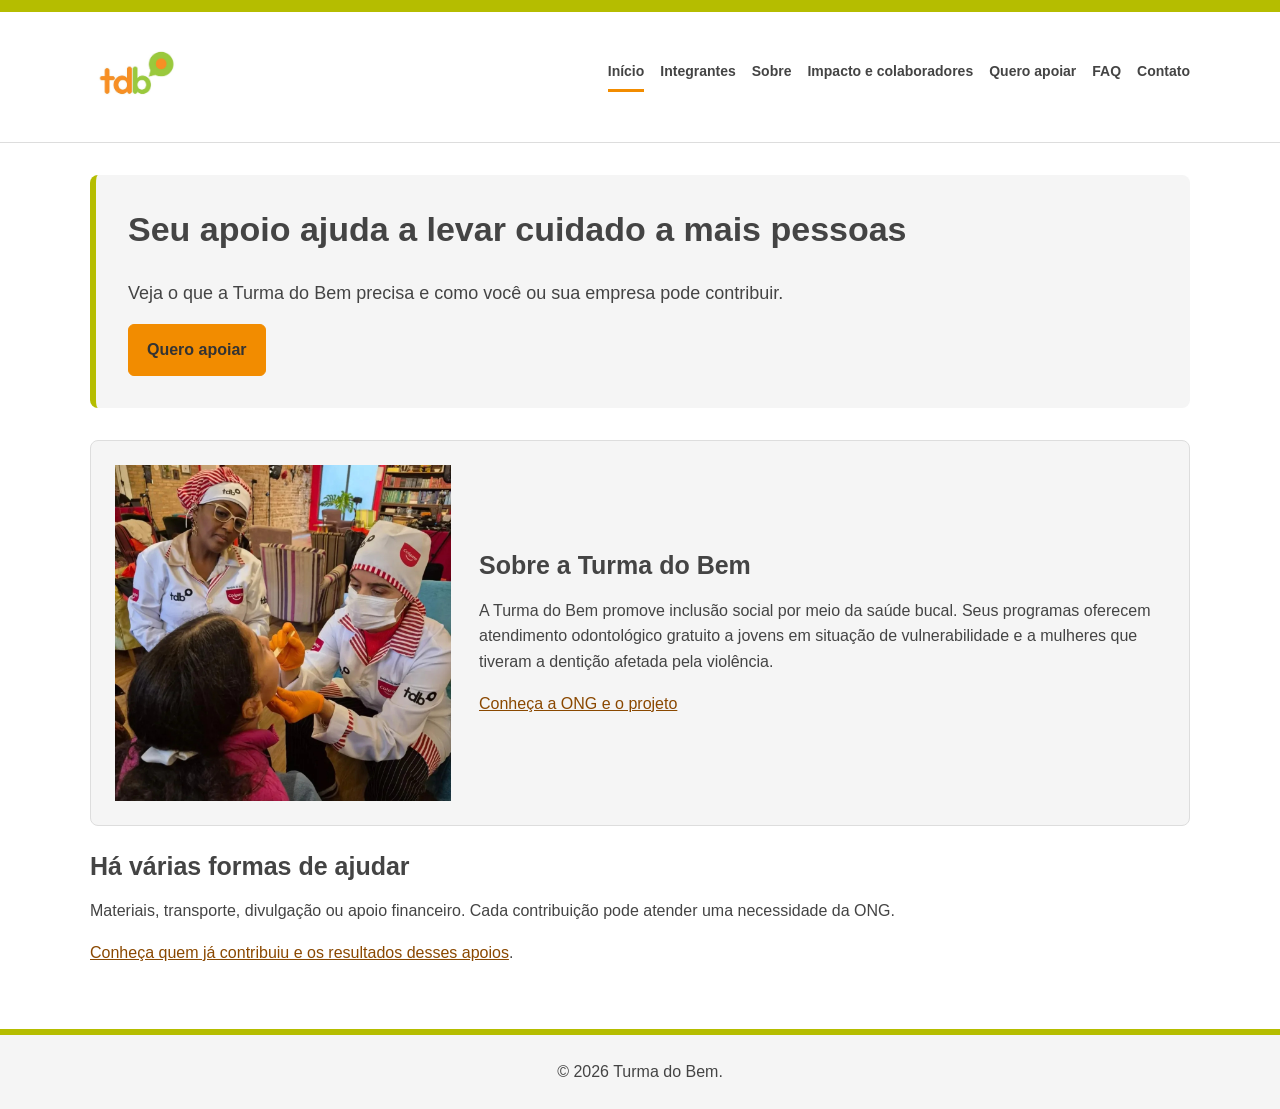
==== index.html @ 0d9910b2 "Páginas reencaminhadas com novo caminho Co-authored-by: Victor0Henrique <Victor0Henrique@users.norep" ====
<!doctype html>
<html lang="pt-br">

    <head>
        <meta charset="UTF-8">
        <meta name="viewport" content="width=device-width, initial-scale=1.0">
        <title>Início | Turma do Bem</title>
        <link rel="stylesheet" href="css/style.css">
    </head>

    <body>

        <header class="cabecalho">
            <div class="container cabecalho-conteudo">
                <a class="marca" href="index.html" aria-label="Turma do Bem - página inicial">
                    <img src="imagens/logo-tdb.jpg" alt="" class="marca-logo" width="60">
                </a>
                <nav aria-label="Navegação principal">
                    <ul class="menu">
                        <li><a href="index.html" aria-current="page">Início</a></li>
                        <li><a href="paginas/integrantes.html">Integrantes</a></li>
                        <li><a href="paginas/sobre.html">Sobre</a></li>
                        <li><a href="paginas/impacto.html">Impacto e colaboradores</a></li>
                        <li><a href="paginas/apoio.html">Quero apoiar</a></li>
                        <li><a href="paginas/faq.html">FAQ</a></li>
                        <li><a href="paginas/contato.html">Contato</a></li>
                    </ul>
                </nav>
            </div>
        </header>

        <main id="inicio">
            <section class="hero" aria-labelledby="titulo-principal">
                <h1 id="titulo-principal">Seu apoio ajuda a levar cuidado a mais pessoas</h1>
                <p class="hero-texto">Veja o que a Turma do Bem precisa e como você ou sua empresa pode contribuir.</p>
                <a class="botao" href="paginas/apoio.html">Quero apoiar</a>
            </section>

            <article class="cartao">
                <img src="imagens/tdb.jpg" alt="Atendimento odontológico da Turma do Bem" width="400">
                <div class="cartao-conteudo">
                    <h2>Sobre a Turma do Bem</h2>
                    <p>A Turma do Bem promove inclusão social por meio da saúde bucal. Seus programas oferecem atendimento odontológico gratuito a jovens em situação de vulnerabilidade e a mulheres que tiveram a dentição afetada pela violência.</p>
                    <a href="paginas/sobre.html">Conheça a ONG e o projeto</a>
                </div>
            </article>

            <section class="proposta-projeto" aria-labelledby="titulo-ajuda">
                <h2 id="titulo-ajuda">Há várias formas de ajudar</h2>
                <p>Materiais, transporte, divulgação ou apoio financeiro. Cada contribuição pode atender uma necessidade da ONG.</p>
                <p><a href="paginas/impacto.html">Conheça quem já contribuiu e os resultados desses apoios</a>.</p>
            </section>
        </main>

        <footer class="rodape">
            <div class="container">
                <p>&copy; 2026 Turma do Bem.</p>
            </div>
        </footer>

    </body>

</html>
---- css/style.css ----
/* Cores: verde #B5BD00, laranja #F28C00, branco e cinza. */
/* Base do site */
/* Inclui padding e borda na largura definida, facilitando o cálculo dos tamanhos. */
* {
    box-sizing: border-box;
}

/* Define a fonte, a cor e o espaçamento entre linhas de todo o site. */
body {
    margin: 0;
    font-family: Arial, sans-serif;
    font-size: 16px;
    line-height: 1.6;
    color: #444444;
    background-color: #FFFFFF;
}

/* Centraliza o conteúdo. A largura cresce até o limite de 1100px. */
.container,
main {
    width: 92%;
    max-width: 1100px;
    margin: 0 auto;
}

main {
    padding: 32px 0;
}

/* Padroniza os títulos; as regras abaixo definem tamanhos por nível. */
h1,
h2,
h3 {
    margin-top: 0;
    line-height: 1.3;
}

h1 {
    font-size: 34px;
}

h2 {
    font-size: 25px;
    margin-bottom: 16px;
}

h3 {
    font-size: 20px;
    margin-bottom: 12px;
}

p {
    margin: 0 0 16px;
}

a {
    color: #8A4800;
    text-decoration: underline;
}

a:hover {
    color: #444444;
}

/* Mostra um contorno quando links e campos recebem foco pelo teclado. */
a:focus,
button:focus,
input:focus,
select:focus,
textarea:focus {
    outline: 3px solid #444444;
    outline-offset: 3px;
}

/* Evita que imagens ultrapassem a caixa e mantém sua proporção. */
img {
    max-width: 100%;
    height: auto;
}

section {
    margin-bottom: 32px;
}

hr {
    border: 0;
    border-top: 1px solid #DDDDDD;
    margin: 28px 0;
}

/* Cabeçalho e menu compartilhados entre todas as páginas. */
.cabecalho {
    border-top: 12px solid #B5BD00;
    border-bottom: 1px solid #DDDDDD;
    padding: 20px 0;
}

/* Flexbox coloca logo e menu lado a lado e alinha os dois ao centro. */
.cabecalho-conteudo {
    display: flex;
    align-items: center;
    justify-content: space-between;
    gap: 24px;
}

/* Impede que o logo encolha para abrir espaço para o menu. */
.marca {
    display: block;
    flex-shrink: 0;
}

.marca-logo {
    display: block;
    width: 90px;
}

/* Organiza os links em linha. wrap permite uma nova linha se faltar espaço. */
.menu {
    display: flex;
    flex-wrap: wrap;
    gap: 10px 16px;
    list-style: none;
    padding: 0;
    margin: 0;
}

.menu a {
    display: inline-block;
    padding: 6px 0;
    color: #444444;
    font-weight: bold;
    text-decoration: none;
    border-bottom: 3px solid transparent;
}

/* Destaca o link sob o mouse e o link da página atual com uma linha laranja. */
.menu a:hover,
.menu a[aria-current="page"] {
    border-bottom-color: #F28C00;
}

/* Apresentação de cada página */
.hero,
.introducao-integrantes {
    padding: 28px;
    background-color: #F5F5F5;
    border-left: 6px solid #B5BD00;
    border-radius: 8px;
}

.hero .container {
    width: 100%;
}

.hero-texto {
    font-size: 18px;
}

/* Cards, histórias e perguntas frequentes */
.cartao,
.integrante,
.colaborador,
.necessidade,
.historia,
.oferta-demonstrativa,
.pergunta-frequente {
    padding: 24px;
    margin-bottom: 24px;
    border: 1px solid #DDDDDD;
    border-radius: 8px;
    background-color: #F5F5F5;
}

/* Coloca a imagem ao lado do texto. gap é o espaço entre os dois. */
.cartao {
    display: flex;
    align-items: center;
    gap: 28px;
}

.cartao > img {
    width: 32%;
}

/* O texto ocupa o espaço restante. min-width permite que ele encolha sem vazar. */
.cartao-conteudo {
    flex: 1;
    min-width: 0;
}

.cartao-conteudo img {
    display: block;
    width: 260px;
    margin: 16px 0;
}

/* Organiza os grupos de cards lado a lado com espaço de 20px. */
.cards-colaboradores,
.cards-necessidades {
    display: flex;
    gap: 20px;
}

/* Os cards dividem a largura disponível com flex: 1. */
.colaborador,
.necessidade {
    flex: 1;
    min-width: 0;
}

/* Cria fotos quadradas; object-fit recorta a imagem sem deformá-la. */
.integrante img {
    width: 120px;
    height: 120px;
    object-fit: cover;
    border-radius: 8px;
    margin-bottom: 12px;
}

.links-integrantes a {
    margin-right: 16px;
}

/* Botões e avisos */
/* Compartilha o visual entre links com classe botao e botões de formulário. */
.botao,
button {
    display: inline-block;
    padding: 12px 18px;
    border: 1px solid #F28C00;
    border-radius: 6px;
    color: #333333;
    background-color: #F28C00;
    font: inherit;
    font-weight: bold;
    text-decoration: none;
    cursor: pointer;
}

.botao:hover,
button:hover {
    color: #333333;
    background-color: #FFAE38;
}

/* Deixa cinza os botões que ainda não possuem envio ou consulta real. */
button:disabled {
    background-color: #E5E5E5;
    border-color: #CCCCCC;
    color: #555555;
    cursor: not-allowed;
}

.aviso-prototipo {
    padding: 20px;
    margin-bottom: 28px;
    border-left: 5px solid #F28C00;
    background-color: #FFF4E5;
}

.aviso-prototipo p {
    margin-bottom: 0;
}

.menu-apoio ul {
    display: flex;
    gap: 24px;
    padding: 0;
    margin-bottom: 28px;
    list-style: none;
}

/* Indicadores e etapas de acompanhamento */
.indicadores {
    padding: 24px;
    background-color: #F5F5F5;
    border-left: 5px solid #B5BD00;
}

dt {
    font-weight: bold;
}

dd {
    margin: 0 0 16px;
}

li {
    margin-bottom: 8px;
}

.etapas-oferta {
    padding-left: 24px;
}

/* Formulários */
form,
.formulario-consulta {
    padding: 24px;
    margin-bottom: 20px;
    background-color: #F5F5F5;
    border: 1px solid #DDDDDD;
    border-radius: 8px;
}

fieldset {
    min-width: 0;
    padding: 20px;
    margin: 0 0 24px;
    border: 1px solid #CCCCCC;
}

legend {
    padding: 0 8px;
    font-weight: bold;
}

.campo {
    margin-bottom: 20px;
}

label {
    display: block;
    margin-bottom: 6px;
    font-weight: bold;
}

/* Padroniza os campos. font: inherit usa a fonte definida no restante do site. */
input,
select,
textarea {
    width: 100%;
    padding: 10px;
    margin-bottom: 8px;
    border: 1px solid #999999;
    border-radius: 4px;
    background-color: #FFFFFF;
    color: #444444;
    font: inherit;
}

textarea {
    resize: vertical;
}

/* O checkbox usa seu tamanho natural, em vez de ocupar toda a linha. */
input[type="checkbox"] {
    width: auto;
    margin-right: 8px;
}

/* O sinal + seleciona o label logo após o checkbox, deixando o texto ao lado. */
input[type="checkbox"] + label {
    display: inline;
    font-weight: normal;
}

/* Alinha os botões com espaço entre eles e permite quebrar a linha. */
.botoes-formulario {
    display: flex;
    flex-wrap: wrap;
    gap: 12px;
}

/* Rodapé */
.rodape {
    padding: 24px 0;
    border-top: 6px solid #B5BD00;
    background-color: #F5F5F5;
    text-align: center;
}

.rodape p {
    margin: 0;
}

/* Ajustes para as duas faixas desktop da Sprint 1 */
/* Estas regras passam a valer em janelas com pelo menos 992px de largura. */
@media (min-width: 992px) {
    .menu {
        font-size: 14px;
    }

    .hero,
    .introducao-integrantes {
        padding: 32px;
    }
}

/* Em 1300px ou mais, amplia título, menu e espaçamentos para telas grandes. */
@media (min-width: 1300px) {
    main {
        padding: 40px 0;
    }

    .menu {
        font-size: 16px;
    }

    h1 {
        font-size: 38px;
    }

    .hero,
    .introducao-integrantes {
        padding: 40px;
    }
}

/* FAQ: details abre e fecha a resposta sem JavaScript. */
.pergunta-frequente summary {
    font-size: 20px;
    font-weight: bold;
    cursor: pointer;
}

/* A seta nativa indica se a pergunta está aberta ou fechada. */
.pergunta-frequente summary:hover {
    color: #8A4800;
}

.pergunta-frequente summary:focus {
    outline: 3px solid #444444;
    outline-offset: 3px;
}

.pergunta-frequente[open] summary {
    margin-bottom: 16px;
}

.pergunta-frequente p {
    margin-bottom: 0;
}
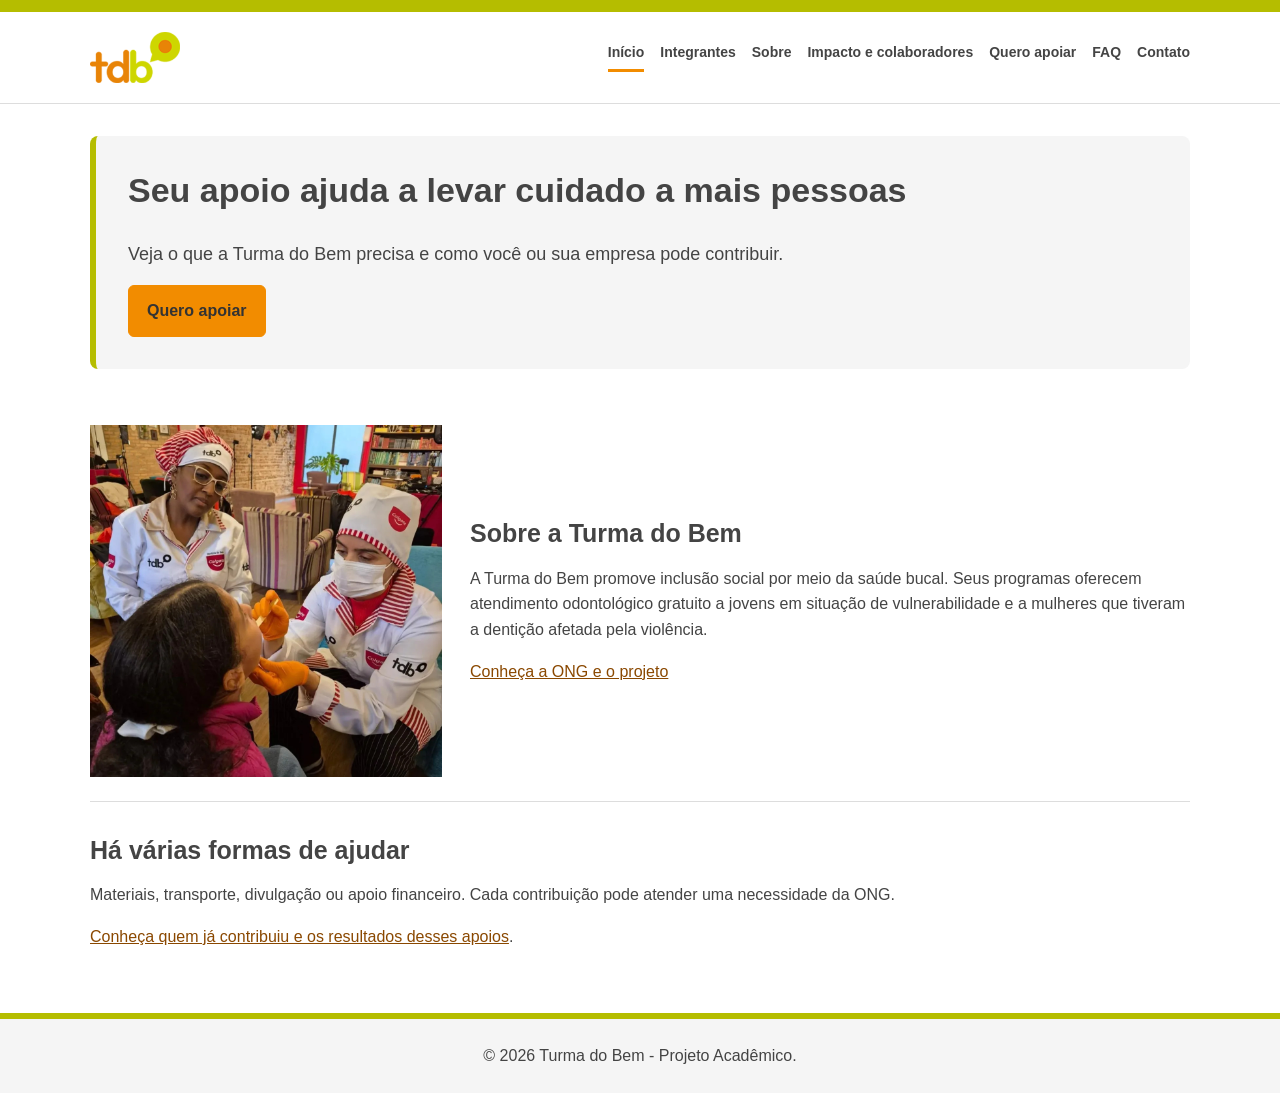
==== commit 047bc13e: "atualização da logo da tdb para uma versao transparente Co-authored-by: Victor0Henrique <Victor0Henr" ====
--- a/index.html
+++ b/index.html
@@ -13,7 +13,7 @@
         <header class="cabecalho">
             <div class="container cabecalho-conteudo">
                 <a class="marca" href="index.html" aria-label="Turma do Bem - página inicial">
-                    <img src="imagens/logo-tdb.jpg" alt="" class="marca-logo" width="60">
+                    <img src="imagens/logo-tdb.png" alt="" class="marca-logo" width="60">
                 </a>
                 <nav aria-label="Navegação principal">
                     <ul class="menu">
@@ -54,7 +54,7 @@
 
         <footer class="rodape">
             <div class="container">
-                <p>&copy; 2026 Turma do Bem.</p>
+                <p>&copy; 2026 Turma do Bem - Projeto Acadêmico.</p>
             </div>
         </footer>
 
--- a/css/style.css
+++ b/css/style.css
@@ -1,3 +1,5 @@
+/* Este arquivo CSS foi estruturado com AUXILIO de IA, pra deixar claro.*/
+
 /* Cores: verde #B5BD00, laranja #F28C00, branco e cinza. */
 /* Base do site */
 /* Inclui padding e borda na largura definida, facilitando o cálculo dos tamanhos. */
@@ -157,13 +159,7 @@
 }
 
 /* Cards, histórias e perguntas frequentes */
-.cartao,
-.integrante,
-.colaborador,
-.necessidade,
-.historia,
-.oferta-demonstrativa,
-.pergunta-frequente {
+.integrante {
     padding: 24px;
     margin-bottom: 24px;
     border: 1px solid #DDDDDD;
@@ -173,6 +169,9 @@
 
 /* Coloca a imagem ao lado do texto. gap é o espaço entre os dois. */
 .cartao {
+    padding: 24px 0;
+    margin-bottom: 32px;
+    border-bottom: 1px solid #DDDDDD;
     display: flex;
     align-items: center;
     gap: 28px;
@@ -206,19 +205,68 @@
 .necessidade {
     flex: 1;
     min-width: 0;
-}
-
-/* Cria fotos quadradas; object-fit recorta a imagem sem deformá-la. */
-.integrante img {
-    width: 120px;
-    height: 120px;
+    padding: 20px 0;
+    border-top: 3px solid #B5BD00;
+}
+
+.necessidade {
+    border-top-color: #F28C00;
+}
+
+/* Perguntas separadas por linhas, sem repetir o fundo dos cards. */
+.pergunta-frequente {
+    padding: 20px 0;
+    border-bottom: 1px solid #DDDDDD;
+}
+
+/* Foto à esquerda e informações à direita, alinhadas ao centro. */
+.integrante {
+    display: flex;
+    align-items: center;
+    gap: 32px;
+}
+
+/* Foto maior; object-fit evita deformar a imagem. */
+.integrante > img {
+    width: 220px;
+    height: 220px;
+    flex-shrink: 0;
     object-fit: cover;
     border-radius: 8px;
-    margin-bottom: 12px;
+    margin-bottom: 0;
+}
+
+.integrante-conteudo {
+    flex: 1;
+    min-width: 0;
+}
+
+/* Ícones locais dos perfis, com área de clique confortável. */
+.links-integrantes {
+    display: flex;
+    gap: 12px;
 }
 
 .links-integrantes a {
-    margin-right: 16px;
+    display: inline-flex;
+    align-items: center;
+    justify-content: center;
+    width: 44px;
+    height: 44px;
+    border: 1px solid #DDDDDD;
+    border-radius: 6px;
+    background-color: #FFFFFF;
+}
+
+.links-integrantes a:hover {
+    background-color: #FFF4E5;
+    border-color: #F28C00;
+}
+
+.icone-social {
+    display: block;
+    width: 28px;
+    height: 28px;
 }
 
 /* Botões e avisos */
@@ -271,10 +319,23 @@
 }
 
 /* Indicadores e etapas de acompanhamento */
+/* Resultados lado a lado; cada número ganha destaque. */
 .indicadores {
-    padding: 24px;
-    background-color: #F5F5F5;
-    border-left: 5px solid #B5BD00;
+    display: flex;
+    gap: 32px;
+    padding: 24px 0;
+    border-top: 1px solid #DDDDDD;
+    border-bottom: 1px solid #DDDDDD;
+}
+
+.indicadores > div {
+    flex: 1;
+}
+
+.indicadores dd {
+    margin: 8px 0 0;
+    font-size: 32px;
+    font-weight: bold;
 }
 
 dt {
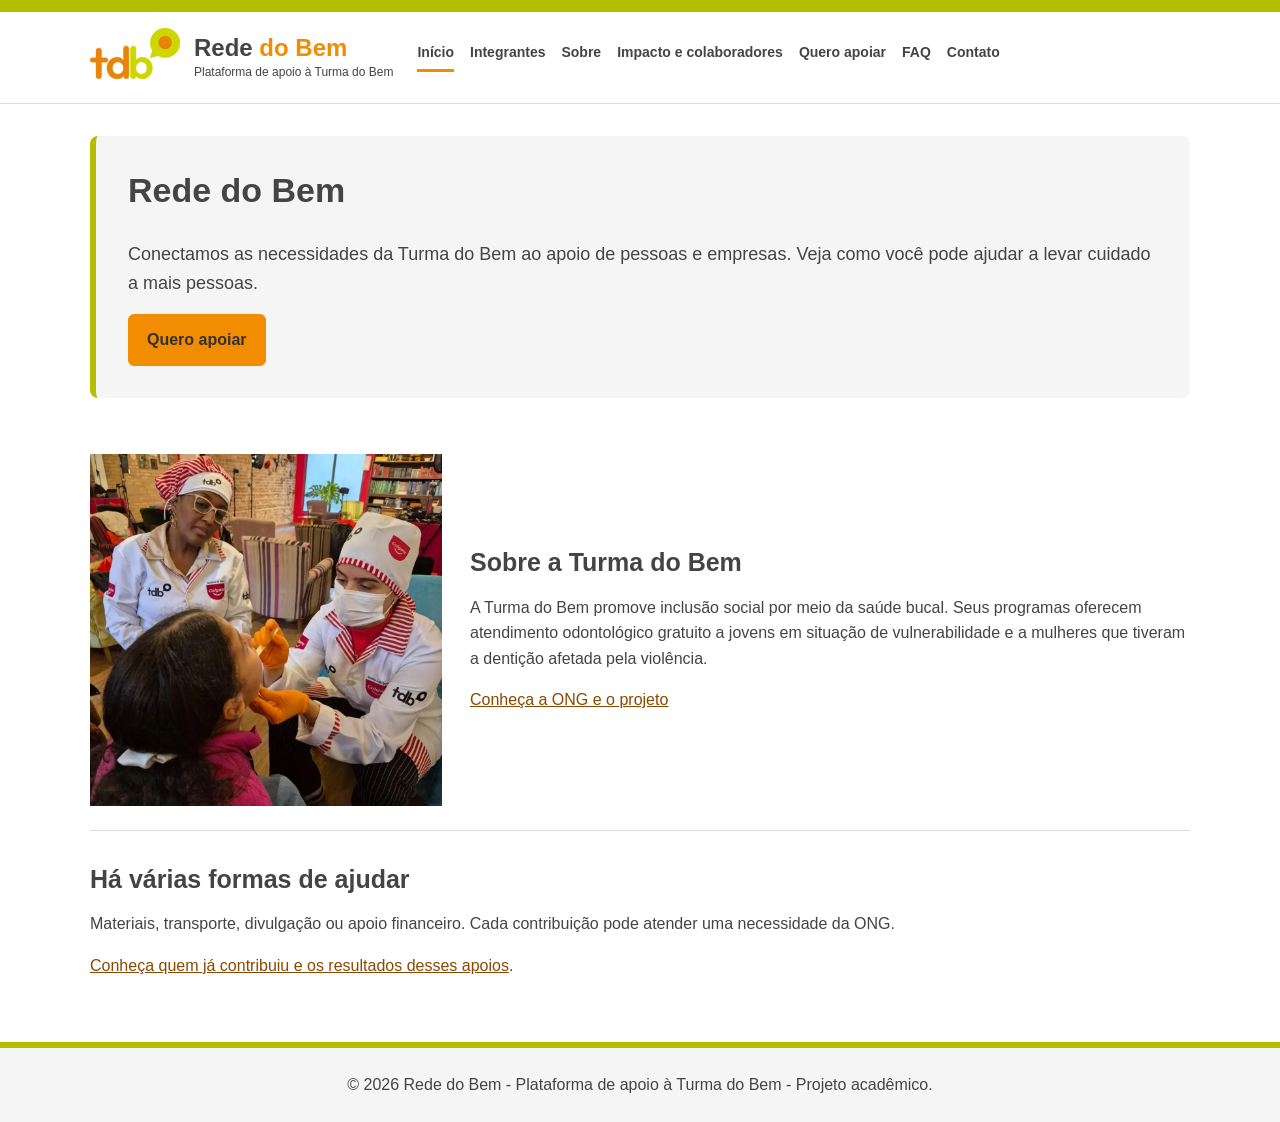
==== commit fd44bd9e: "feat: Atualização de todo o site com o novo nome Rede do Bem para o projeto Co-authored-by: Victor0H" ====
--- a/index.html
+++ b/index.html
@@ -4,7 +4,7 @@
     <head>
         <meta charset="UTF-8">
         <meta name="viewport" content="width=device-width, initial-scale=1.0">
-        <title>Início | Turma do Bem</title>
+        <title>Início | Rede do Bem</title>
         <link rel="stylesheet" href="css/style.css">
     </head>
 
@@ -12,8 +12,12 @@
 
         <header class="cabecalho">
             <div class="container cabecalho-conteudo">
-                <a class="marca" href="index.html" aria-label="Turma do Bem - página inicial">
-                    <img src="imagens/logo-tdb.png" alt="" class="marca-logo" width="60">
+                <a class="marca" href="index.html" aria-label="Rede do Bem - página inicial">
+                    <img src="assets/imagens/logo-tdb.png" alt="" class="marca-logo" width="60">
+                    <span class="marca-texto">
+                        <span class="marca-nome">Rede <span class="marca-destaque">do Bem</span></span>
+                        <span class="marca-subtitulo">Plataforma de apoio à Turma do Bem</span>
+                    </span>
                 </a>
                 <nav aria-label="Navegação principal">
                     <ul class="menu">
@@ -31,13 +35,13 @@
 
         <main id="inicio">
             <section class="hero" aria-labelledby="titulo-principal">
-                <h1 id="titulo-principal">Seu apoio ajuda a levar cuidado a mais pessoas</h1>
-                <p class="hero-texto">Veja o que a Turma do Bem precisa e como você ou sua empresa pode contribuir.</p>
+                <h1 id="titulo-principal">Rede do Bem</h1>
+                <p class="hero-texto">Conectamos as necessidades da Turma do Bem ao apoio de pessoas e empresas. Veja como você pode ajudar a levar cuidado a mais pessoas.</p>
                 <a class="botao" href="paginas/apoio.html">Quero apoiar</a>
             </section>
 
             <article class="cartao">
-                <img src="imagens/tdb.jpg" alt="Atendimento odontológico da Turma do Bem" width="400">
+                <img src="assets/imagens/tdb.jpg" alt="Atendimento odontológico da Turma do Bem" width="400">
                 <div class="cartao-conteudo">
                     <h2>Sobre a Turma do Bem</h2>
                     <p>A Turma do Bem promove inclusão social por meio da saúde bucal. Seus programas oferecem atendimento odontológico gratuito a jovens em situação de vulnerabilidade e a mulheres que tiveram a dentição afetada pela violência.</p>
@@ -54,7 +58,7 @@
 
         <footer class="rodape">
             <div class="container">
-                <p>&copy; 2026 Turma do Bem - Projeto Acadêmico.</p>
+                <p>&copy; 2026 Rede do Bem - Plataforma de apoio à Turma do Bem - Projeto acadêmico.</p>
             </div>
         </footer>
 
--- a/css/style.css
+++ b/css/style.css
@@ -1,6 +1,6 @@
-/* Este arquivo CSS foi estruturado com AUXILIO de IA, pra deixar claro.*/
-
-/* Cores: verde #B5BD00, laranja #F28C00, branco e cinza. */
+/* Este arquivo CSS foi estruturado com AUXILIO de IA, mas nós analisamos, aprendemos elementos e estrutura e alteramos conforme a nossa visão.*/
+
+/* Cores: verde #B5BD00, laranja #F28C00, branco e cinza. Foi baseado nas cores oficiais da Turma do Bem.*/
 /* Base do site */
 /* Inclui padding e borda na largura definida, facilitando o cálculo dos tamanhos. */
 * {
@@ -97,23 +97,60 @@
     padding: 20px 0;
 }
 
-/* Flexbox coloca logo e menu lado a lado e alinha os dois ao centro. */
+/* Flexbox alinha marca e menu e permite outra linha quando falta espaço. */
 .cabecalho-conteudo {
     display: flex;
     align-items: center;
     justify-content: space-between;
+    flex-wrap: wrap;
     gap: 24px;
 }
 
 /* Impede que o logo encolha para abrir espaço para o menu. */
 .marca {
-    display: block;
+    display: flex;
+    align-items: center;
+    gap: 14px;
     flex-shrink: 0;
-}
-
+    color: #444444;
+    text-decoration: none;
+}
+
+/* Nome da plataforma ao lado da logo da ONG. */
+.marca-texto {
+    display: block;
+}
+
+.marca-nome {
+    display: block;
+    font-size: 24px;
+    font-weight: bold;
+    line-height: 1.3;
+}
+
+.marca-destaque {
+    color: #F28C00;
+}
+
+.marca-subtitulo {
+    display: block;
+    font-size: 12px;
+    font-weight: normal;
+}
+
+/* O menu vai para a linha seguinte se não couber junto da marca. */
+.cabecalho nav {
+    flex: 1 1 700px;
+    min-width: 0;
+}
+
+/* Pequeno ajuste visual para centralizar a logo com o nome e o subtítulo. */
 .marca-logo {
     display: block;
     width: 90px;
+    flex-shrink: 0;
+    position: relative;
+    top: -4px;
 }
 
 /* Organiza os links em linha. wrap permite uma nova linha se faltar espaço. */
@@ -435,7 +472,7 @@
     margin: 0;
 }
 
-/* Ajustes para as duas faixas desktop da Sprint 1 */
+/* Ajustes para as duas faixas desktop */
 /* Estas regras passam a valer em janelas com pelo menos 992px de largura. */
 @media (min-width: 992px) {
     .menu {
@@ -468,7 +505,7 @@
     }
 }
 
-/* FAQ: details abre e fecha a resposta sem JavaScript. */
+/* FAQ: details abre e fecha a resposta */
 .pergunta-frequente summary {
     font-size: 20px;
     font-weight: bold;
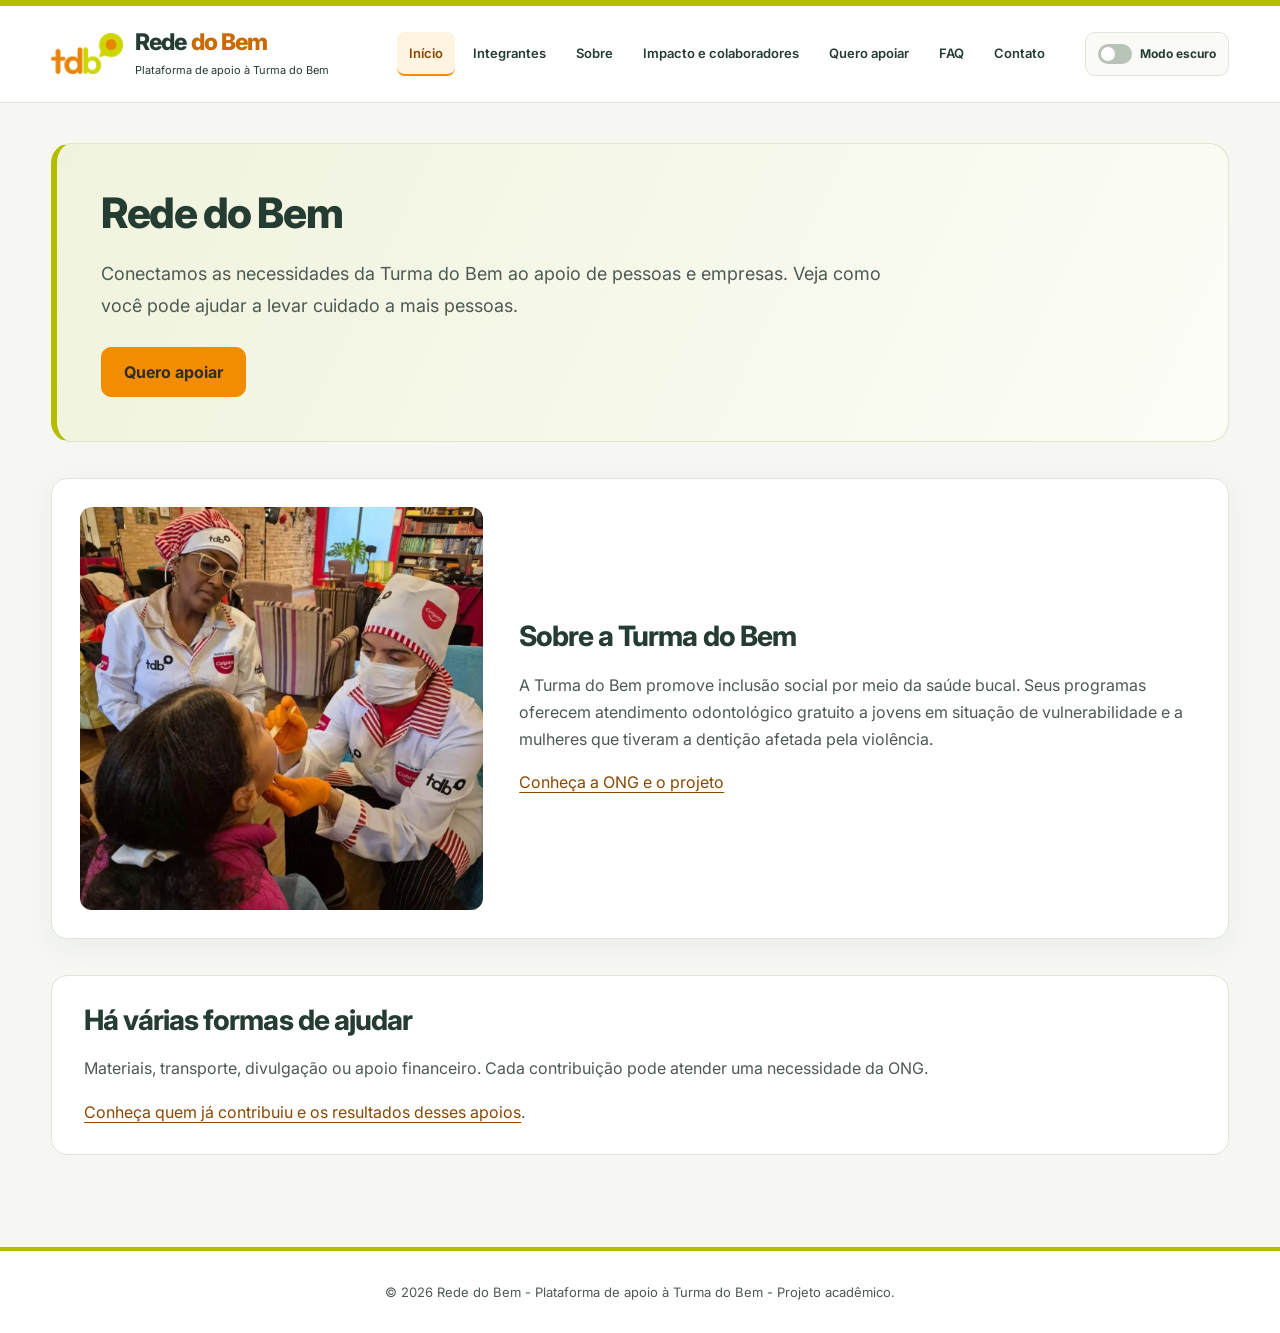
==== commit 142c172d: "feat: Dark mode, com switch pra alternar entre Light mode e Dark mode, usa data-set pra definir o te" ====
--- a/index.html
+++ b/index.html
@@ -5,7 +5,11 @@
         <meta charset="UTF-8">
         <meta name="viewport" content="width=device-width, initial-scale=1.0">
         <title>Início | Rede do Bem</title>
+        <script src="js/tema.js"></script>
         <link rel="stylesheet" href="css/style.css">
+
+        <script src="./js/script.js" defer></script>
+
     </head>
 
     <body>
@@ -19,7 +23,18 @@
                         <span class="marca-subtitulo">Plataforma de apoio à Turma do Bem</span>
                     </span>
                 </a>
-                <nav aria-label="Navegação principal">
+                <div class="acoes-cabecalho">
+                    <button class="menu-toggle" type="button"
+                        aria-controls="menu-principal" aria-expanded="false">
+                        <span aria-hidden="true">☰</span> Menu
+                    </button>
+                    <button class="tema-toggle" type="button" role="switch"
+                        aria-checked="false" aria-label="Modo escuro" hidden>
+                        <span class="tema-trilho" aria-hidden="true"></span>
+                        <span>Modo escuro</span>
+                    </button>
+                </div>
+                <nav id="menu-principal" aria-label="Navegação principal">
                     <ul class="menu">
                         <li><a href="index.html" aria-current="page">Início</a></li>
                         <li><a href="paginas/integrantes.html">Integrantes</a></li>
--- a/css/style.css
+++ b/css/style.css
@@ -1,190 +1,266 @@
-/* Este arquivo CSS foi estruturado com AUXILIO de IA, mas nós analisamos, aprendemos elementos e estrutura e alteramos conforme a nossa visão.*/
-
-/* Cores: verde #B5BD00, laranja #F28C00, branco e cinza. Foi baseado nas cores oficiais da Turma do Bem.*/
-/* Base do site */
-/* Inclui padding e borda na largura definida, facilitando o cálculo dos tamanhos. */
-* {
+/* Este arquivo CSS foi estruturado com AUXILIO de IA, mas nós analisamos, aprendemos elementos e estrutura e modificamos conforme a nossa visão.
+   Identidade: verde e laranja da Turma do Bem, com Inter local. */
+@font-face {
+    font-family: "Inter";
+    src: url("../fonts/inter.ttf") format("truetype");
+    font-weight: 100 900;
+    font-style: normal;
+    font-display: swap;
+}
+
+/* Base e cores compartilhadas */
+:root {
+    --verde: #B5BD00;
+    --laranja: #F28C00;
+    --titulo: #253C32;
+    --texto: #4D5952;
+    --borda: #DFE5DC;
+    --fundo: #F6F7F2;
+    color-scheme: light;
+    --superficie: #FFFFFF;
+    --superficie-suave: #FAFBF7;
+    --campo: #FDFEFC;
+    --hover-suave: #F4F6E8;
+    --laranja-suave: #FFF3E2;
+    --verde-suave: #F0F3DD;
+    --hero-final: #FCFDF7;
+    --borda-destaque: #DFE5C7;
+    --borda-campo: #B9C4B9;
+    --borda-forte: #A6AD6B;
+    --placeholder: #69756B;
+    --link: #8A4800;
+    --erro: #B42318;
+    --marca-acento: #C96900;
+    --verde-texto: #687329;
+    --foco: #677039;
+    --sombra: 0 8px 28px rgba(37, 60, 50, 0.05);
+}
+
+/* O atributo data-tema é alternado pelo JavaScript; os componentes usam estas cores. */
+:root[data-tema="escuro"] {
+    color-scheme: dark;
+    --titulo: #EDF3E9;
+    --texto: #C0CCC1;
+    --borda: #36443B;
+    --fundo: #141C18;
+    --superficie: #1E2922;
+    --superficie-suave: #243127;
+    --campo: #17221B;
+    --hover-suave: #32412E;
+    --laranja-suave: #3D3020;
+    --verde-suave: #2B3622;
+    --hero-final: #202C22;
+    --borda-destaque: #49552F;
+    --borda-campo: #617565;
+    --borda-forte: #899657;
+    --placeholder: #A2B2A4;
+    --link: #FFC179;
+    --erro: #FF9E94;
+    --marca-acento: #FFB459;
+    --verde-texto: #C4D17D;
+    --foco: #C4D17D;
+    --sombra: 0 8px 28px rgba(0, 0, 0, 0.12);
+}
+
+*,
+*::before,
+*::after {
+    margin: 0;
+    padding: 0;
     box-sizing: border-box;
 }
 
-/* Define a fonte, a cor e o espaçamento entre linhas de todo o site. */
 body {
-    margin: 0;
-    font-family: Arial, sans-serif;
+    font-family: "Inter", Arial, sans-serif;
     font-size: 16px;
-    line-height: 1.6;
-    color: #444444;
-    background-color: #FFFFFF;
-}
-
-/* Centraliza o conteúdo. A largura cresce até o limite de 1100px. */
+    line-height: 1.7;
+    color: var(--texto);
+    background-color: var(--fundo);
+}
+
 .container,
 main {
     width: 92%;
-    max-width: 1100px;
+    max-width: 1180px;
     margin: 0 auto;
 }
 
 main {
-    padding: 32px 0;
-}
-
-/* Padroniza os títulos; as regras abaixo definem tamanhos por nível. */
+    padding: 40px 0 56px;
+    overflow-wrap: anywhere;
+}
+
 h1,
 h2,
 h3 {
-    margin-top: 0;
-    line-height: 1.3;
+    color: var(--titulo);
+    line-height: 1.2;
+    letter-spacing: -0.035em;
 }
 
 h1 {
-    font-size: 34px;
+    font-size: 42px;
+    font-weight: 800;
+    margin-bottom: 20px;
 }
 
 h2 {
-    font-size: 25px;
+    font-size: 28px;
+    font-weight: 750;
+    margin-bottom: 18px;
+}
+
+h3 {
+    font-size: 21px;
+    margin-bottom: 12px;
+}
+
+p {
     margin-bottom: 16px;
 }
 
-h3 {
-    font-size: 20px;
-    margin-bottom: 12px;
-}
-
-p {
-    margin: 0 0 16px;
+ul,
+ol {
+    padding-left: 24px;
+    margin: 16px 0;
+}
+
+li {
+    margin-bottom: 8px;
 }
 
 a {
-    color: #8A4800;
-    text-decoration: underline;
+    color: var(--link);
+    text-decoration-thickness: 1px;
+    text-underline-offset: 4px;
 }
 
 a:hover {
-    color: #444444;
-}
-
-/* Mostra um contorno quando links e campos recebem foco pelo teclado. */
-a:focus,
-button:focus,
-input:focus,
-select:focus,
-textarea:focus {
-    outline: 3px solid #444444;
-    outline-offset: 3px;
-}
-
-/* Evita que imagens ultrapassem a caixa e mantém sua proporção. */
+    color: var(--titulo);
+}
+
+:focus-visible {
+    outline: 3px solid var(--link);
+    outline-offset: 4px;
+}
+
 img {
     max-width: 100%;
     height: auto;
 }
 
 section {
-    margin-bottom: 32px;
+    margin-bottom: 36px;
 }
 
 hr {
     border: 0;
-    border-top: 1px solid #DDDDDD;
-    margin: 28px 0;
-}
-
-/* Cabeçalho e menu compartilhados entre todas as páginas. */
+    border-top: 1px solid var(--borda);
+    margin: 32px 0;
+}
+
+/* Cabeçalho e navegação */
 .cabecalho {
-    border-top: 12px solid #B5BD00;
-    border-bottom: 1px solid #DDDDDD;
-    padding: 20px 0;
-}
-
-/* Flexbox alinha marca e menu e permite outra linha quando falta espaço. */
+    padding: 22px 0;
+    border-top: 6px solid var(--verde);
+    border-bottom: 1px solid var(--borda);
+    background-color: var(--superficie);
+}
+
 .cabecalho-conteudo {
     display: flex;
+    flex-wrap: wrap;
     align-items: center;
     justify-content: space-between;
+    gap: 22px 28px;
+}
+
+.marca {
+    display: flex;
+    align-items: center;
+    gap: 12px;
+    flex-shrink: 0;
+    color: var(--titulo);
+    text-decoration: none;
+}
+
+.marca-logo {
+    display: block;
+    width: 72px;
+    flex-shrink: 0;
+}
+
+.marca-texto {
+    display: block;
+    min-width: 0;
+}
+
+.marca-nome {
+    display: block;
+    font-size: 23px;
+    font-weight: 800;
+    line-height: 1.3;
+    letter-spacing: -0.04em;
+}
+
+.marca-destaque {
+    color: var(--marca-acento);
+}
+
+.marca-subtitulo {
+    display: block;
+    font-size: 11px;
+    margin-top: 3px;
+}
+
+.cabecalho nav {
+    flex: 1 1 640px;
+    min-width: 0;
+}
+
+.menu {
+    display: flex;
     flex-wrap: wrap;
-    gap: 24px;
-}
-
-/* Impede que o logo encolha para abrir espaço para o menu. */
-.marca {
-    display: flex;
-    align-items: center;
-    gap: 14px;
-    flex-shrink: 0;
-    color: #444444;
-    text-decoration: none;
-}
-
-/* Nome da plataforma ao lado da logo da ONG. */
-.marca-texto {
-    display: block;
-}
-
-.marca-nome {
-    display: block;
-    font-size: 24px;
-    font-weight: bold;
-    line-height: 1.3;
-}
-
-.marca-destaque {
-    color: #F28C00;
-}
-
-.marca-subtitulo {
-    display: block;
-    font-size: 12px;
-    font-weight: normal;
-}
-
-/* O menu vai para a linha seguinte se não couber junto da marca. */
-.cabecalho nav {
-    flex: 1 1 700px;
-    min-width: 0;
-}
-
-/* Pequeno ajuste visual para centralizar a logo com o nome e o subtítulo. */
-.marca-logo {
-    display: block;
-    width: 90px;
-    flex-shrink: 0;
-    position: relative;
-    top: -4px;
-}
-
-/* Organiza os links em linha. wrap permite uma nova linha se faltar espaço. */
-.menu {
-    display: flex;
-    flex-wrap: wrap;
-    gap: 10px 16px;
+    justify-content: flex-end;
+    gap: 6px;
     list-style: none;
     padding: 0;
     margin: 0;
+    font-size: 13px;
+}
+
+.menu li {
+    margin: 0;
 }
 
 .menu a {
-    display: inline-block;
-    padding: 6px 0;
-    color: #444444;
-    font-weight: bold;
+    display: block;
+    padding: 10px 12px;
+    border-radius: 8px;
+    color: var(--titulo);
+    font-weight: 600;
     text-decoration: none;
-    border-bottom: 3px solid transparent;
-}
-
-/* Destaca o link sob o mouse e o link da página atual com uma linha laranja. */
-.menu a:hover,
+    border-bottom: 2px solid transparent;
+}
+
+.menu a:hover {
+    background-color: var(--hover-suave);
+}
+
 .menu a[aria-current="page"] {
-    border-bottom-color: #F28C00;
-}
-
-/* Apresentação de cada página */
+    border-bottom-color: var(--laranja);
+    background-color: var(--laranja-suave);
+    color: var(--link);
+}
+
+/* Apresentação: destaque suave em verde, sem mudar a identidade */
 .hero,
 .introducao-integrantes {
-    padding: 28px;
-    background-color: #F5F5F5;
-    border-left: 6px solid #B5BD00;
-    border-radius: 8px;
+    padding: 44px;
+    border: 1px solid var(--borda-destaque);
+    border-left: 6px solid var(--verde);
+    border-radius: 20px;
+    background: linear-gradient(115deg, var(--verde-suave), var(--hero-final));
 }
 
 .hero .container {
@@ -192,96 +268,131 @@
 }
 
 .hero-texto {
+    max-width: 780px;
     font-size: 18px;
-}
-
-/* Cards, histórias e perguntas frequentes */
-.integrante {
-    padding: 24px;
+    line-height: 1.8;
     margin-bottom: 24px;
-    border: 1px solid #DDDDDD;
-    border-radius: 8px;
-    background-color: #F5F5F5;
-}
-
-/* Coloca a imagem ao lado do texto. gap é o espaço entre os dois. */
-.cartao {
-    padding: 24px 0;
-    margin-bottom: 32px;
-    border-bottom: 1px solid #DDDDDD;
-    display: flex;
-    align-items: center;
-    gap: 28px;
-}
-
-.cartao > img {
-    width: 32%;
-}
-
-/* O texto ocupa o espaço restante. min-width permite que ele encolha sem vazar. */
-.cartao-conteudo {
-    flex: 1;
-    min-width: 0;
-}
-
-.cartao-conteudo img {
-    display: block;
-    width: 260px;
-    margin: 16px 0;
-}
-
-/* Organiza os grupos de cards lado a lado com espaço de 20px. */
-.cards-colaboradores,
-.cards-necessidades {
-    display: flex;
-    gap: 20px;
-}
-
-/* Os cards dividem a largura disponível com flex: 1. */
+}
+
+.hero p:last-child,
+.introducao-integrantes p:last-child {
+    margin-bottom: 0;
+}
+
+/* Cartões e seções de conteúdo */
+.cartao,
+.integrante,
 .colaborador,
 .necessidade {
-    flex: 1;
-    min-width: 0;
-    padding: 20px 0;
-    border-top: 3px solid #B5BD00;
-}
-
-.necessidade {
-    border-top-color: #F28C00;
-}
-
-/* Perguntas separadas por linhas, sem repetir o fundo dos cards. */
-.pergunta-frequente {
-    padding: 20px 0;
-    border-bottom: 1px solid #DDDDDD;
-}
-
-/* Foto à esquerda e informações à direita, alinhadas ao centro. */
-.integrante {
+    background-color: var(--superficie);
+    border: 1px solid var(--borda);
+    border-radius: 16px;
+    box-shadow: var(--sombra);
+}
+
+.cartao {
     display: flex;
     align-items: center;
-    gap: 32px;
-}
-
-/* Foto maior; object-fit evita deformar a imagem. */
-.integrante > img {
-    width: 220px;
-    height: 220px;
-    flex-shrink: 0;
-    object-fit: cover;
-    border-radius: 8px;
-    margin-bottom: 0;
-}
-
+    gap: 36px;
+    padding: 28px;
+    margin-bottom: 36px;
+}
+
+.cartao > img {
+    display: block;
+    width: 36%;
+    border-radius: 12px;
+}
+
+.cartao-conteudo,
 .integrante-conteudo {
     flex: 1;
     min-width: 0;
 }
 
-/* Ícones locais dos perfis, com área de clique confortável. */
+.cartao-conteudo img {
+    display: block;
+    width: 300px;
+    margin: 20px 0;
+    border-radius: 12px;
+}
+
+.proposta-projeto,
+.contexto-projeto,
+.fluxo-projeto,
+.tecnologias-projeto,
+.roadmap-projeto,
+.evolucao-projeto,
+.historias-impacto,
+.convite-apoio,
+.informacoes-contato,
+.duvidas-contato {
+    padding: 28px 32px;
+    border: 1px solid var(--borda);
+    border-radius: 16px;
+    background-color: var(--superficie);
+}
+
+.proposta-projeto p:last-child,
+.convite-apoio p:last-child,
+.informacoes-contato p:last-child,
+.duvidas-contato p:last-child {
+    margin-bottom: 0;
+}
+
+.cards-colaboradores,
+.cards-necessidades {
+    display: flex;
+    gap: 20px;
+}
+
+.colaborador,
+.necessidade {
+    display: flex;
+    flex-direction: column;
+    flex: 1;
+    min-width: 0;
+    padding: 26px;
+    border-top: 4px solid var(--verde);
+}
+
+.necessidade {
+    border-top-color: var(--laranja);
+}
+
+.necessidade > a {
+    align-self: flex-start;
+    margin-top: auto;
+    padding-top: 8px;
+    font-weight: 650;
+}
+
+/* Equipe: fotos e perfis com o mesmo tratamento visual */
+.integrante {
+    display: flex;
+    align-items: center;
+    gap: 32px;
+    padding: 28px;
+    margin-bottom: 24px;
+}
+
+.integrante > img {
+    display: block;
+    width: 180px;
+    height: 180px;
+    object-fit: cover;
+    flex-shrink: 0;
+    border-radius: 14px;
+}
+
+.informacao-integrante {
+    margin-bottom: 6px;
+}
+
 .links-integrantes {
     display: flex;
-    gap: 12px;
+    gap: 10px;
+    margin-top: 18px;
 }
 
 .links-integrantes a {
@@ -290,45 +401,61 @@
     justify-content: center;
     width: 44px;
     height: 44px;
-    border: 1px solid #DDDDDD;
-    border-radius: 6px;
-    background-color: #FFFFFF;
+    background-color: var(--fundo);
+    border: 1px solid var(--borda);
+    border-radius: 10px;
 }
 
 .links-integrantes a:hover {
-    background-color: #FFF4E5;
-    border-color: #F28C00;
+    border-color: var(--laranja);
+    background-color: var(--laranja-suave);
 }
 
 .icone-social {
     display: block;
-    width: 28px;
-    height: 28px;
-}
-
-/* Botões e avisos */
-/* Compartilha o visual entre links com classe botao e botões de formulário. */
+    width: 24px;
+    height: 24px;
+}
+
+/* Botões: laranja preservado inclusive em dispositivos de toque */
 .botao,
 button {
-    display: inline-block;
-    padding: 12px 18px;
-    border: 1px solid #F28C00;
-    border-radius: 6px;
-    color: #333333;
-    background-color: #F28C00;
+    display: inline-flex;
+    align-items: center;
+    justify-content: center;
+    gap: 8px;
+    padding: 12px 22px;
+    min-height: 46px;
+    border: 1px solid var(--laranja);
+    border-radius: 10px;
+    color: #302C21;
+    background-color: var(--laranja);
     font: inherit;
-    font-weight: bold;
+    font-weight: 700;
+    line-height: 1.5;
+    text-align: center;
     text-decoration: none;
     cursor: pointer;
 }
 
-.botao:hover,
-button:hover {
-    color: #333333;
-    background-color: #FFAE38;
-}
-
-/* Deixa cinza os botões que ainda não possuem envio ou consulta real. */
+button[type="reset"] {
+    border-color: var(--borda);
+    background-color: var(--superficie);
+    color: var(--titulo);
+}
+
+@media (hover: hover) and (pointer: fine) {
+    .botao:hover,
+    button:hover {
+        color: #302C21;
+        background-color: #FFAE38;
+    }
+
+    button[type="reset"]:hover {
+        background-color: var(--hover-suave);
+    }
+}
+
 button:disabled {
     background-color: #E5E5E5;
     border-color: #CCCCCC;
@@ -338,79 +465,147 @@
 
 .aviso-prototipo {
     padding: 20px;
-    margin-bottom: 28px;
-    border-left: 5px solid #F28C00;
-    background-color: #FFF4E5;
+    border-left: 4px solid var(--laranja);
+    border-radius: 10px;
+    background-color: var(--laranja-suave);
 }
 
 .aviso-prototipo p {
     margin-bottom: 0;
 }
 
+/* Atalhos da página de apoio e resultados */
 .menu-apoio ul {
     display: flex;
-    gap: 24px;
+    flex-wrap: wrap;
+    gap: 10px;
     padding: 0;
-    margin-bottom: 28px;
+    margin: 0 0 32px;
     list-style: none;
 }
 
-/* Indicadores e etapas de acompanhamento */
-/* Resultados lado a lado; cada número ganha destaque. */
+.menu-apoio li {
+    margin: 0;
+}
+
+.menu-apoio a {
+    display: block;
+    padding: 9px 16px;
+    border: 1px solid var(--borda);
+    border-radius: 8px;
+    background-color: var(--superficie);
+    color: var(--titulo);
+    font-size: 14px;
+    font-weight: 600;
+    text-decoration: none;
+}
+
+.menu-apoio a:hover {
+    background-color: var(--verde-suave);
+    border-color: var(--borda-forte);
+}
+
 .indicadores {
     display: flex;
-    gap: 32px;
-    padding: 24px 0;
-    border-top: 1px solid #DDDDDD;
-    border-bottom: 1px solid #DDDDDD;
+    gap: 20px;
+    margin: 0;
 }
 
 .indicadores > div {
     flex: 1;
+    min-width: 0;
+    padding: 26px;
+    border: 1px solid var(--borda-destaque);
+    border-radius: 14px;
+    background-color: var(--verde-suave);
+}
+
+dt {
+    color: var(--titulo);
+    font-weight: 650;
+}
+
+dd {
+    margin: 0 0 16px;
 }
 
 .indicadores dd {
     margin: 8px 0 0;
-    font-size: 32px;
-    font-weight: bold;
-}
-
-dt {
-    font-weight: bold;
-}
-
-dd {
-    margin: 0 0 16px;
-}
-
-li {
-    margin-bottom: 8px;
+    color: var(--titulo);
+    font-size: 36px;
+    font-weight: 800;
+    letter-spacing: -0.04em;
 }
 
 .etapas-oferta {
     padding-left: 24px;
 }
 
-/* Formulários */
+/* FAQ: perguntas com área de clique ampla e indicação nativa de abertura */
+.pergunta-frequente {
+    padding: 22px 26px;
+    margin-bottom: 12px;
+    border: 1px solid var(--borda);
+    border-radius: 12px;
+    background-color: var(--superficie);
+}
+
+.pergunta-frequente summary {
+    color: var(--titulo);
+    font-size: 18px;
+    font-weight: 650;
+    cursor: pointer;
+}
+
+.pergunta-frequente summary::marker {
+    color: var(--verde-texto);
+}
+
+.pergunta-frequente summary:hover {
+    color: var(--link);
+}
+
+.pergunta-frequente[open] {
+    border-color: var(--borda-forte);
+}
+
+.pergunta-frequente[open] summary {
+    margin-bottom: 16px;
+}
+
+.pergunta-frequente p {
+    margin-bottom: 0;
+}
+
+/* Formulários e validação: reaproveita os IDs e classes usados pelo JS */
 form,
 .formulario-consulta {
-    padding: 24px;
-    margin-bottom: 20px;
-    background-color: #F5F5F5;
-    border: 1px solid #DDDDDD;
-    border-radius: 8px;
+    padding: 32px;
+    margin-bottom: 24px;
+    border: 1px solid var(--borda);
+    border-radius: 16px;
+    background-color: var(--superficie);
+    box-shadow: var(--sombra);
 }
 
 fieldset {
     min-width: 0;
-    padding: 20px;
-    margin: 0 0 24px;
-    border: 1px solid #CCCCCC;
+    padding: 22px;
+    margin-bottom: 24px;
+    border: 1px solid var(--borda);
+    border-radius: 12px;
+}
+
+fieldset fieldset {
+    background-color: var(--superficie-suave);
 }
 
 legend {
+    max-width: 100%;
     padding: 0 8px;
-    font-weight: bold;
+    color: var(--titulo);
+    font-size: 15px;
+    font-weight: 700;
 }
 
 .campo {
@@ -419,64 +614,175 @@
 
 label {
     display: block;
-    margin-bottom: 6px;
-    font-weight: bold;
-}
-
-/* Padroniza os campos. font: inherit usa a fonte definida no restante do site. */
+    margin-bottom: 8px;
+    color: var(--titulo);
+    font-size: 14px;
+    font-weight: 650;
+}
+
 input,
 select,
 textarea {
     width: 100%;
-    padding: 10px;
-    margin-bottom: 8px;
-    border: 1px solid #999999;
-    border-radius: 4px;
-    background-color: #FFFFFF;
-    color: #444444;
+    padding: 12px 14px;
+    margin-bottom: 6px;
+    border: 1px solid var(--borda-campo);
+    border-radius: 8px;
+    background-color: var(--campo);
+    color: var(--titulo);
     font: inherit;
+}
+
+input::placeholder,
+textarea::placeholder {
+    color: var(--placeholder);
+}
+
+input:focus,
+select:focus,
+textarea:focus {
+    outline: 2px solid var(--foco);
+    outline-offset: 2px;
 }
 
 textarea {
     resize: vertical;
-}
-
-/* O checkbox usa seu tamanho natural, em vez de ocupar toda a linha. */
+    min-height: 140px;
+}
+
 input[type="checkbox"] {
-    width: auto;
-    margin-right: 8px;
-}
-
-/* O sinal + seleciona o label logo após o checkbox, deixando o texto ao lado. */
+    width: 18px;
+    height: 18px;
+    margin: 0 8px 0 0;
+    vertical-align: middle;
+    accent-color: var(--verde-texto);
+}
+
 input[type="checkbox"] + label {
     display: inline;
-    font-weight: normal;
-}
-
-/* Alinha os botões com espaço entre eles e permite quebrar a linha. */
+    font-weight: 400;
+    font-size: 15px;
+}
+
 .botoes-formulario {
     display: flex;
     flex-wrap: wrap;
     gap: 12px;
+    margin-top: 8px;
+}
+
+#formulario-contato .campo-invalido,
+#form-oferta .campo-invalido {
+    border: 2px solid var(--erro);
+}
+
+.erro-campo {
+    color: var(--erro);
+    font-size: 14px;
+    margin: 0;
+}
+
+#retorno-contato,
+#retorno-oferta {
+    margin: 18px 0 0;
+    color: var(--titulo);
+    font-weight: 600;
+}
+
+.erro-campo:empty,
+#retorno-contato:empty,
+#retorno-oferta:empty {
+    display: none;
 }
 
 /* Rodapé */
 .rodape {
-    padding: 24px 0;
-    border-top: 6px solid #B5BD00;
-    background-color: #F5F5F5;
+    padding: 30px 0;
+    border-top: 4px solid var(--verde);
+    background-color: var(--superficie);
     text-align: center;
+    font-size: 13px;
+    overflow-wrap: anywhere;
 }
 
 .rodape p {
     margin: 0;
 }
 
-/* Ajustes para as duas faixas desktop */
-/* Estas regras passam a valer em janelas com pelo menos 992px de largura. */
-@media (min-width: 992px) {
+/* Menu interativo: sem JS, os links seguem disponíveis. */
+.menu-toggle {
+    display: none;
+}
+
+/* Desktop amplo */
+@media (min-width: 1300px) {
+    main {
+        padding-top: 48px;
+    }
+
+    .hero,
+    .introducao-integrantes {
+        padding: 56px;
+    }
+
+    .hero h1,
+    .introducao-integrantes h1 {
+        font-size: 52px;
+    }
+}
+
+/* Tablet: marca à esquerda, botão à direita e cartões em duas colunas. */
+@media (max-width: 991px) {
+    .cabecalho-conteudo {
+        gap: 18px;
+    }
+
+    .cabecalho nav {
+        flex-basis: 100%;
+    }
+
     .menu {
-        font-size: 14px;
+        justify-content: center;
+    }
+
+    .menu-interativo .menu-toggle {
+        display: inline-flex;
+    }
+
+    .menu-interativo #menu-principal {
+        display: none;
+    }
+
+    .menu-interativo #menu-principal.aberto {
+        display: block;
+    }
+
+    .menu-interativo #menu-principal .menu {
+        flex-direction: column;
+        gap: 6px;
+        padding: 12px;
+        border: 1px solid var(--borda);
+        border-radius: 12px;
+        background-color: var(--superficie-suave);
+    }
+
+    .menu-interativo #menu-principal a {
+        padding: 12px 16px;
+    }
+
+    .cards-colaboradores,
+    .cards-necessidades,
+    .indicadores {
+        flex-wrap: wrap;
+    }
+
+    .colaborador,
+    .necessidade {
+        flex: 1 1 calc(50% - 10px);
+    }
+
+    .indicadores > div {
+        flex: 1 1 180px;
     }
 
     .hero,
@@ -485,47 +791,281 @@
     }
 }
 
-/* Em 1300px ou mais, amplia título, menu e espaçamentos para telas grandes. */
-@media (min-width: 1300px) {
+/* Celular: marca centralizada, botão à esquerda e conteúdo em uma coluna. */
+@media (max-width: 767px) {
     main {
-        padding: 40px 0;
-    }
-
-    .menu {
-        font-size: 16px;
+        padding: 24px 0 36px;
     }
 
     h1 {
-        font-size: 38px;
+        font-size: 32px;
+    }
+
+    h2 {
+        font-size: 25px;
+    }
+
+    .cabecalho-conteudo.menu-interativo {
+        flex-direction: column;
+        align-items: stretch;
+    }
+
+    .marca {
+        max-width: 100%;
+        flex-shrink: 1;
+        align-self: center;
+    }
+
+    .menu-interativo .menu-toggle {
+        align-self: flex-start;
+    }
+
+    .menu-interativo #menu-principal {
+        flex: 0 1 auto;
+        width: 100%;
     }
 
     .hero,
     .introducao-integrantes {
-        padding: 40px;
-    }
-}
-
-/* FAQ: details abre e fecha a resposta */
-.pergunta-frequente summary {
-    font-size: 20px;
-    font-weight: bold;
-    cursor: pointer;
-}
-
-/* A seta nativa indica se a pergunta está aberta ou fechada. */
-.pergunta-frequente summary:hover {
-    color: #8A4800;
-}
-
-.pergunta-frequente summary:focus {
-    outline: 3px solid #444444;
-    outline-offset: 3px;
-}
-
-.pergunta-frequente[open] summary {
-    margin-bottom: 16px;
-}
-
-.pergunta-frequente p {
-    margin-bottom: 0;
-}
+        padding: 26px;
+        border-radius: 14px;
+    }
+
+    .hero-texto {
+        font-size: 16px;
+    }
+
+    .cartao,
+    .integrante {
+        flex-direction: column;
+        align-items: stretch;
+        gap: 22px;
+        padding: 24px;
+    }
+
+    .cartao > img {
+        width: 100%;
+        max-width: 420px;
+        align-self: center;
+    }
+
+    .integrante > img {
+        width: 180px;
+        max-width: 100%;
+        height: auto;
+        aspect-ratio: 1;
+        align-self: center;
+    }
+
+    .colaborador,
+    .necessidade {
+        flex-basis: 100%;
+    }
+
+    .proposta-projeto,
+    .contexto-projeto,
+    .fluxo-projeto,
+    .tecnologias-projeto,
+    .roadmap-projeto,
+    .evolucao-projeto,
+    .historias-impacto,
+    .convite-apoio,
+    .informacoes-contato,
+    .duvidas-contato {
+        padding: 24px;
+    }
+
+    form,
+    .formulario-consulta {
+        padding: 22px;
+    }
+
+    fieldset {
+        padding: 16px;
+    }
+}
+
+/* Celulares menores: recuos menores nos formulários, sem perder legibilidade. */
+@media (max-width: 480px) {
+    .cabecalho {
+        padding: 18px 0;
+    }
+
+    .marca-logo {
+        width: 60px;
+    }
+
+    .marca-nome {
+        font-size: 22px;
+    }
+
+    .marca-subtitulo {
+        font-size: 10px;
+    }
+
+    h1 {
+        font-size: 29px;
+    }
+
+    h2 {
+        font-size: 23px;
+    }
+
+    .hero,
+    .introducao-integrantes,
+    .cartao,
+    .integrante,
+    .colaborador,
+    .necessidade,
+    .pergunta-frequente,
+    .proposta-projeto,
+    .contexto-projeto,
+    .fluxo-projeto,
+    .tecnologias-projeto,
+    .roadmap-projeto,
+    .evolucao-projeto,
+    .historias-impacto,
+    .convite-apoio,
+    .informacoes-contato,
+    .duvidas-contato {
+        padding: 20px;
+    }
+
+    form,
+    .formulario-consulta {
+        padding: 14px;
+    }
+
+    fieldset {
+        padding: 12px;
+        margin-bottom: 18px;
+    }
+
+    fieldset fieldset {
+        padding: 8px;
+    }
+
+    legend {
+        padding: 0 4px;
+        font-size: 14px;
+    }
+
+    .indicadores {
+        flex-direction: column;
+    }
+
+    .indicadores > div {
+        flex: 0 1 auto;
+        padding: 22px;
+    }
+
+    .botoes-formulario {
+        flex-direction: column;
+    }
+
+    .botoes-formulario button,
+    .formulario-consulta button {
+        width: 100%;
+    }
+
+    .menu-apoio a {
+        padding: 9px 12px;
+        font-size: 13px;
+    }
+
+    .pergunta-frequente summary {
+        font-size: 16px;
+    }
+}
+
+/* Switch de tema e ações do cabeçalho */
+.acoes-cabecalho {
+    display: flex;
+    align-items: center;
+    gap: 12px;
+    order: 3;
+}
+
+.cabecalho .marca {
+    order: 1;
+}
+
+.cabecalho nav {
+    order: 2;
+}
+
+.tema-toggle {
+    padding: 10px 12px;
+    min-height: 44px;
+    border-color: var(--borda);
+    background-color: var(--superficie-suave);
+    color: var(--titulo);
+    font-size: 12px;
+    white-space: nowrap;
+}
+
+.tema-toggle[hidden] {
+    display: none;
+}
+
+.tema-trilho {
+    display: block;
+    width: 34px;
+    height: 20px;
+    padding: 3px;
+    border-radius: 20px;
+    background-color: var(--borda-campo);
+    flex-shrink: 0;
+}
+
+.tema-trilho::before {
+    content: "";
+    display: block;
+    width: 14px;
+    height: 14px;
+    border-radius: 50%;
+    background-color: #FFFFFF;
+}
+
+.tema-toggle[aria-checked="true"] .tema-trilho {
+    background-color: #839000;
+}
+
+.tema-toggle[aria-checked="true"] .tema-trilho::before {
+    transform: translateX(14px);
+}
+
+:root[data-tema="escuro"] .marca-logo {
+    background-color: #FFFFFF;
+    border-radius: 8px;
+    padding: 4px;
+}
+
+:root[data-tema="escuro"] .icone-social {
+    filter: brightness(0) invert(1);
+}
+
+@media (hover: hover) and (pointer: fine) {
+    .tema-toggle:hover {
+        color: var(--titulo);
+        background-color: var(--hover-suave);
+        border-color: var(--borda-forte);
+    }
+}
+
+@media (max-width: 991px) {
+    .acoes-cabecalho {
+        order: 2;
+    }
+
+    .cabecalho nav {
+        order: 3;
+    }
+}
+
+@media (max-width: 767px) {
+    .acoes-cabecalho {
+        justify-content: space-between;
+        width: 100%;
+    }
+}
